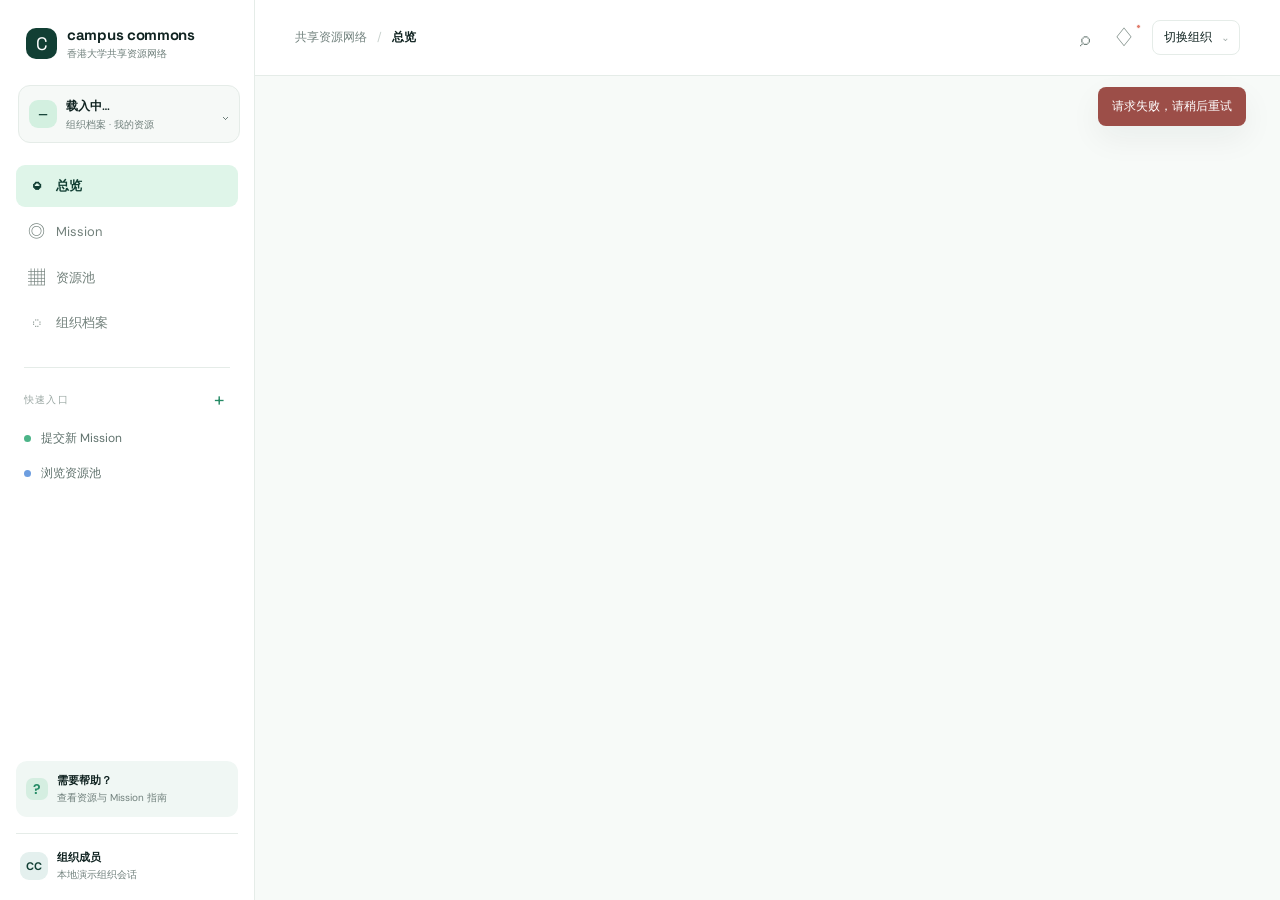
==== static/index.html @ 6c53904a "Add missing Campus Commons frontend assets" ====
<!doctype html>
<html lang="zh-CN">
<head>
  <meta charset="utf-8" />
  <meta name="viewport" content="width=device-width, initial-scale=1" />
  <meta name="description" content="Campus Commons 共享资源网络" />
  <title>Campus Commons · 共享资源网络</title>
  <link rel="stylesheet" href="/static/styles.css" />
</head>
<body>
  <div class="app-shell">
    <aside class="sidebar" aria-label="主导航">
      <div class="brand"><span class="brand-mark" aria-hidden="true">C</span><div><strong>campus commons</strong><small>香港大学共享资源网络</small></div></div>
      <button class="workspace-select" id="workspace-profile" type="button" aria-label="打开组织档案">
        <span class="avatar" id="org-avatar">—</span>
        <div><span id="org-name">载入中…</span><small>组织档案 · 我的资源</small></div>
        <span class="chevron" aria-hidden="true">⌄</span>
      </button>
      <nav class="nav" aria-label="主导航">
        <button class="nav-item active" data-view="overview" type="button"><span aria-hidden="true">◒</span>总览</button>
        <button class="nav-item" data-view="missions" type="button"><span aria-hidden="true">◎</span>Mission</button>
        <button class="nav-item" data-view="resources" type="button"><span aria-hidden="true">▦</span>资源池</button>
        <button class="nav-item" data-view="profile" type="button"><span aria-hidden="true">◌</span>组织档案</button>
      </nav>
      <div class="sidebar-section">
        <div class="sidebar-label">快速入口 <button class="plus" id="open-resource" type="button" aria-label="开放新资源">+</button></div>
        <button class="mini-link" data-view="missions" type="button"><span class="dot green" aria-hidden="true"></span>提交新 Mission</button>
        <button class="mini-link" data-view="resources" type="button"><span class="dot blue" aria-hidden="true"></span>浏览资源池</button>
      </div>
      <div class="sidebar-bottom">
        <div class="help-card"><div class="help-icon" aria-hidden="true">?</div><div><strong>需要帮助？</strong><small>查看资源与 Mission 指南</small></div></div>
        <div class="profile-row"><span class="avatar light" aria-hidden="true">CC</span><div><strong>组织成员</strong><small>本地演示组织会话</small></div></div>
      </div>
    </aside>
    <main class="main">
      <header class="topbar">
        <div class="crumbs"><span>共享资源网络</span><b aria-hidden="true">/</b><strong id="page-label">总览</strong></div>
        <div class="top-actions">
          <button class="icon-btn" id="global-search" type="button" title="搜索资源或我的 Mission" aria-label="搜索资源或我的 Mission">⌕</button>
          <button class="icon-btn" id="activity-toggle" type="button" title="与本组织相关的最近活动" aria-label="与本组织相关的最近活动">♢<i aria-hidden="true"></i></button>
          <button class="outline-btn" id="switch-org" type="button">切换组织 <span aria-hidden="true">⌄</span></button>
        </div>
      </header>
      <div id="toast" class="toast" role="status" aria-live="polite"></div>
      <section id="view-overview" class="view active" aria-label="总览"></section>
      <section id="view-missions" class="view" aria-label="Mission"></section>
      <section id="view-resources" class="view" aria-label="资源池"></section>
      <section id="view-profile" class="view" aria-label="组织档案"></section>
    </main>
  </div>
  <div class="modal-backdrop" id="modal-backdrop" aria-hidden="true"><div class="modal" id="modal" role="dialog" aria-modal="true"></div></div>
  <script src="/static/app.js?v=20261003b"></script>
</body>
</html>
---- static/styles.css ----
@import url('https://fonts.googleapis.com/css2?family=DM+Sans:wght@400;500;600;700&family=Space+Grotesk:wght@500;600;700&display=swap');
:root{--ink:#102321;--muted:#71817d;--line:#e5ece8;--paper:#f7faf8;--card:#fff;--mint:#dff5e9;--green:#258a65;--deep:#123f34;--orange:#f4b46d;--blue:#5790d8;--purple:#a989dd;--danger:#d7685d;--shadow:0 12px 32px rgba(16,35,33,.06)}
*{box-sizing:border-box}body{margin:0;background:var(--paper);color:var(--ink);font-family:'DM Sans',-apple-system,BlinkMacSystemFont,'Segoe UI',sans-serif;font-size:14px}button,input,textarea,select{font:inherit}button{cursor:pointer;border:0;background:none;color:inherit}.app-shell{display:flex;min-height:100vh}.sidebar{width:255px;flex:0 0 255px;background:#fff;border-right:1px solid var(--line);padding:25px 16px 18px;display:flex;flex-direction:column}.brand{display:flex;gap:10px;align-items:center;padding:0 10px 24px}.brand-mark{width:31px;height:31px;display:grid;place-items:center;border-radius:10px;background:var(--deep);color:#fff;font-family:'Space Grotesk';font-size:18px}.brand strong{display:block;font-family:'Space Grotesk';font-size:15px;letter-spacing:-.3px}.brand small{display:block;color:var(--muted);font-size:10px;margin-top:3px}.workspace-select{background:#f6f9f7;border:1px solid var(--line);border-radius:12px;padding:10px;display:flex;align-items:center;gap:9px;margin:0 2px 22px}.workspace-select>div{flex:1}.workspace-select span:not(.avatar):not(.chevron){font-weight:600;font-size:12px}.workspace-select small{display:block;color:var(--muted);font-size:10px;margin-top:3px}.avatar{display:grid;place-items:center;width:28px;height:28px;border-radius:9px;background:#d3f0e0;color:var(--deep);font-weight:700;font-size:11px}.avatar.light{background:#e4f0ee}.chevron,.more{color:var(--muted);font-size:16px}.nav{display:flex;flex-direction:column;gap:3px}.nav-item{width:100%;display:flex;align-items:center;gap:11px;padding:10px 12px;border-radius:9px;color:#72807b;text-align:left;font-size:13px}.nav-item span{font-size:17px;width:17px;text-align:center}.nav-item em{font-size:10px;font-style:normal;margin-left:auto;color:#a7b4af}.nav-item.active{background:var(--mint);color:var(--deep);font-weight:700}.sidebar-section{border-top:1px solid var(--line);margin:23px 8px 0;padding-top:18px}.sidebar-label{font-size:10px;text-transform:uppercase;letter-spacing:1.2px;color:#9aa7a3;display:flex;justify-content:space-between;align-items:center;margin-bottom:8px}.plus{font-size:19px;color:var(--green)}.mini-link{display:flex;align-items:center;gap:10px;width:100%;font-size:12px;padding:9px 0;text-align:left;color:#60726d}.dot{width:7px;height:7px;border-radius:50%;display:inline-block}.dot.green{background:#4cb488}.dot.blue{background:#6d9ee0}.dot.purple{background:#ad8bd9}.sidebar-bottom{margin-top:auto}.help-card{background:#f0f7f4;border-radius:11px;padding:12px 10px;display:flex;gap:9px;align-items:center;margin-bottom:16px}.help-icon{width:22px;height:22px;border-radius:7px;background:#d5eee1;display:grid;place-items:center;color:var(--green);font-weight:bold}.help-card strong,.profile-row strong{display:block;font-size:11px}.help-card small,.profile-row small{display:block;font-size:10px;color:var(--muted);margin-top:3px}.help-card>span{margin-left:auto;color:var(--green)}.profile-row{border-top:1px solid var(--line);padding:16px 4px 0;display:flex;align-items:center;gap:9px}.profile-row>div{flex:1}.main{min-width:0;flex:1}.topbar{height:76px;background:#fff;border-bottom:1px solid var(--line);padding:0 40px;display:flex;align-items:center;justify-content:space-between}.crumbs{color:var(--muted);font-size:12px;display:flex;gap:10px}.crumbs b{color:#c8d1cd;font-weight:400}.crumbs strong{color:var(--ink)}.top-actions{display:flex;gap:12px;align-items:center}.icon-btn{font-size:20px;color:#75857f;position:relative}.icon-btn i{position:absolute;right:-1px;top:1px;width:5px;height:5px;border-radius:50%;background:#e17c6c;border:1px solid #fff}.outline-btn{border:1px solid var(--line);border-radius:8px;padding:8px 11px;font-size:12px;background:#fff}.outline-btn span{color:var(--muted);margin-left:7px}.view{display:none;padding:34px 40px 50px;max-width:1460px;margin:auto}.view.active{display:block}.view-heading{display:flex;align-items:flex-end;justify-content:space-between;margin-bottom:27px}.eyebrow{color:var(--green);font-size:10px;letter-spacing:1.4px;text-transform:uppercase;font-weight:700}.view h1{font-family:'Space Grotesk';font-size:31px;letter-spacing:-1px;margin:7px 0 8px;color:var(--deep)}.view-heading p{margin:0;color:var(--muted);font-size:13px}.primary-btn{background:var(--deep);color:#fff;padding:11px 15px;border-radius:8px;font-size:12px;font-weight:700;box-shadow:0 3px 0 #0a2d26}.primary-btn:hover{background:#1b5948}.secondary-btn{border:1px solid var(--line);background:#fff;border-radius:8px;padding:10px 13px;font-size:12px;font-weight:600}.stat-grid{display:grid;grid-template-columns:repeat(4,1fr);gap:13px;margin-bottom:22px}.stat-card{background:var(--card);border:1px solid var(--line);border-radius:12px;padding:17px 18px;box-shadow:var(--shadow);min-height:115px}.stat-top{display:flex;justify-content:space-between;color:var(--muted);font-size:11px}.stat-icon{width:25px;height:25px;border-radius:8px;display:grid;place-items:center;font-size:14px}.stat-icon.green{background:#e0f5e9;color:#278e67}.stat-icon.blue{background:#e9f1fc;color:#568bd0}.stat-icon.orange{background:#fff1de;color:#d18b3c}.stat-icon.purple{background:#f2ebfd;color:#9874ce}.stat-value{font-family:'Space Grotesk';font-size:28px;font-weight:600;margin-top:13px;letter-spacing:-1px}.stat-foot{font-size:10px;color:var(--muted);margin-top:2px}.stat-foot strong{color:var(--green)}.grid-2{display:grid;grid-template-columns:1.43fr 1fr;gap:18px}.panel{background:#fff;border:1px solid var(--line);border-radius:12px;box-shadow:var(--shadow);overflow:hidden}.panel-head{display:flex;justify-content:space-between;align-items:center;padding:17px 19px 12px}.panel-head h2{font-family:'Space Grotesk';font-size:15px;margin:0;color:var(--deep)}.panel-head small{color:var(--muted);font-size:11px}.text-link{color:var(--green);font-size:11px;font-weight:600}.mission-list{padding:0 10px 9px}.mission-row{display:flex;align-items:center;gap:11px;padding:13px 10px;border-top:1px solid #f0f4f2}.mission-row:first-child{border-top:0}.mission-badge{width:32px;height:32px;border-radius:10px;display:grid;place-items:center;background:#edf7f2;color:var(--green);font-weight:700;font-size:12px}.mission-row>div:nth-child(2){flex:1;min-width:0}.mission-title{font-size:12px;font-weight:700;color:var(--deep);white-space:nowrap;overflow:hidden;text-overflow:ellipsis}.mission-meta{color:var(--muted);font-size:10px;margin-top:4px}.mission-status{padding:5px 8px;border-radius:20px;font-size:10px;font-weight:700;white-space:nowrap}.status-open{background:#eaf5ff;color:#4d81bc}.status-allocated{background:#e1f5e9;color:#2f8863}.status-withdrawn{background:#fff0ee;color:#c86a60}.status-frozen{background:#eeeafc;color:#8162bd}.activity-list{padding:0 18px 17px}.activity{display:flex;gap:11px;padding:11px 0;border-top:1px solid #f0f4f2}.activity:first-child{border-top:0}.activity-line{width:2px;border-radius:5px;background:#cbe8da;position:relative}.activity-line:before{content:'';width:7px;height:7px;background:var(--green);border:2px solid #e6f5ee;border-radius:50%;position:absolute;top:3px;left:-4px}.activity strong{font-size:11px;display:block}.activity small{display:block;color:var(--muted);font-size:10px;margin-top:3px;line-height:1.4}.activity time{display:block;color:#a0ada8;font-size:9px;margin-top:5px}.sparkline{height:58px;margin-top:7px;background:linear-gradient(180deg,rgba(219,244,231,.58),rgba(255,255,255,0));clip-path:polygon(0 76%,8% 62%,16% 67%,24% 41%,32% 51%,40% 28%,48% 38%,56% 24%,64% 31%,72% 10%,80% 26%,88% 7%,100% 16%,100% 100%,0 100%)}.progress-track{height:6px;background:#edf3ef;border-radius:10px;overflow:hidden;margin-top:12px}.progress-track i{display:block;height:100%;background:#62be91;border-radius:10px}.insight{background:#f4fbf7;border-left:3px solid #5bb688;padding:12px 14px;border-radius:0 9px 9px 0;color:#47615a;font-size:11px;line-height:1.55;margin:13px 18px 18px}.table-panel{padding-bottom:8px}.data-table{width:100%;border-collapse:collapse}.data-table th{font-size:10px;color:#99a6a1;text-align:left;font-weight:500;text-transform:uppercase;letter-spacing:.6px;padding:9px 18px;border-top:1px solid var(--line)}.data-table td{padding:13px 18px;border-top:1px solid #f0f4f2;font-size:11px;color:#536661}.data-table td:first-child{color:var(--deep);font-weight:700}.score{color:var(--green);font-weight:700}.tag{border-radius:20px;padding:4px 8px;font-size:10px;background:#f0f5f2;color:#62736d}.tag.blue{background:#edf5ff;color:#5682b9}.tag.orange{background:#fff3e4;color:#c68c4b}.tag.purple{background:#f3edfc;color:#8c6bc0}.filter-row{display:flex;gap:8px;margin:0 19px 15px}.filter-btn{border:1px solid var(--line);border-radius:20px;padding:7px 11px;color:var(--muted);font-size:11px;background:#fff}.filter-btn.active{background:var(--deep);color:#fff;border-color:var(--deep)}.mission-card{background:#fff;border:1px solid var(--line);border-radius:12px;margin-bottom:13px;padding:17px 19px;box-shadow:var(--shadow)}.mission-card-head{display:flex;align-items:flex-start;gap:11px}.mission-card-head>div:nth-child(2){flex:1}.mission-card h3{margin:0;color:var(--deep);font-family:'Space Grotesk';font-size:15px}.mission-card p{margin:7px 0;color:var(--muted);font-size:11px;line-height:1.5}.mission-card-actions{display:flex;justify-content:space-between;align-items:center;margin-top:13px}.mission-card-meta{display:flex;gap:16px;color:var(--muted);font-size:10px}.mission-card-meta b{color:var(--deep);font-weight:600}.mission-detail{display:grid;grid-template-columns:1.25fr .75fr;gap:18px}.detail-panel{padding:21px}.detail-panel h2{font-family:'Space Grotesk';font-size:18px;color:var(--deep);margin:0 0 6px}.detail-panel .lead{color:var(--muted);font-size:12px;line-height:1.6}.req-list{display:flex;gap:7px;flex-wrap:wrap;margin:15px 0}.req-chip{padding:7px 9px;border:1px solid var(--line);border-radius:7px;color:#55706a;font-size:10px;background:#fbfdfc}.plan-card{border:1px solid var(--line);border-radius:10px;padding:13px;margin-top:10px}.plan-card.selected{border-color:#73bd96;background:#f7fcf8}.plan-top{display:flex;align-items:center;gap:8px}.plan-top input{accent-color:var(--green)}.plan-top strong{font-size:12px;color:var(--deep);flex:1}.plan-score{color:var(--green);font-weight:700;font-size:11px}.plan-items{margin:10px 0 0 23px;display:flex;gap:6px;flex-wrap:wrap}.plan-item{font-size:10px;background:#f1f6f3;border-radius:5px;padding:5px 7px;color:#5b716a}.plan-note{font-size:10px;color:var(--muted);margin:9px 0 0 23px}.score-box{background:#f4fbf7;border-radius:10px;padding:16px;margin-top:15px}.score-big{font-family:'Space Grotesk';font-size:29px;color:var(--deep)}.score-label{font-size:10px;color:var(--muted)}.bar-row{display:flex;align-items:center;gap:7px;margin-top:9px;font-size:10px;color:var(--muted)}.bar-row span:first-child{width:77px}.bar-row i{height:6px;background:#b5ddc7;border-radius:8px;display:block;flex:1}.bar-row b{width:30px;text-align:right;color:var(--deep);font-weight:500}.modal-backdrop{position:fixed;inset:0;background:rgba(18,39,34,.35);display:none;align-items:center;justify-content:center;z-index:10;padding:20px}.modal-backdrop.open{display:flex}.modal{background:#fff;border-radius:15px;max-width:620px;width:100%;max-height:90vh;overflow:auto;box-shadow:0 22px 70px rgba(14,39,32,.23);padding:22px}.modal-head{display:flex;align-items:center;justify-content:space-between;margin-bottom:15px}.modal h2{font-family:'Space Grotesk';font-size:20px;color:var(--deep);margin:0}.close-btn{font-size:22px;color:var(--muted)}.form-grid{display:grid;grid-template-columns:1fr 1fr;gap:12px}.field{display:flex;flex-direction:column;gap:6px}.field.full{grid-column:1/-1}.field label{font-size:11px;font-weight:700;color:#536861}.field input,.field textarea,.field select{border:1px solid var(--line);border-radius:8px;padding:10px;background:#fbfdfc;outline:none;font-size:12px;color:var(--ink)}.field textarea{min-height:88px;resize:vertical}.field input:focus,.field textarea:focus,.field select:focus{border-color:#79bd9a;box-shadow:0 0 0 3px #e8f7ee}.form-actions{display:flex;justify-content:flex-end;gap:9px;margin-top:18px}.empty{padding:38px;text-align:center;color:var(--muted);font-size:12px}.toast{position:fixed;z-index:20;right:34px;top:87px;opacity:0;transform:translateY(-8px);transition:.2s;background:var(--deep);color:#fff;border-radius:8px;padding:11px 14px;font-size:12px;box-shadow:var(--shadow);pointer-events:none}.toast.show{opacity:1;transform:translateY(0)}.org-menu{position:absolute;right:40px;top:61px;width:255px;background:#fff;border:1px solid var(--line);border-radius:10px;box-shadow:var(--shadow);z-index:5;overflow:hidden}.org-menu button{display:flex;width:100%;gap:9px;align-items:center;padding:11px 13px;text-align:left;border-bottom:1px solid #f0f4f2;font-size:11px}.org-menu button:hover{background:#f2faf6}.org-menu small{display:block;color:var(--muted);margin-top:3px;font-size:9px}.kpi-layout{display:grid;grid-template-columns:1fr 1fr;gap:18px}.hero-metric{font-family:'Space Grotesk';font-size:38px;color:var(--deep);margin:5px 0}.metric-caption{font-size:11px;color:var(--muted)}.bar-chart{height:140px;display:flex;align-items:flex-end;gap:13px;padding:14px 20px 4px}.bar{flex:1;background:#d8efe2;border-radius:5px 5px 2px 2px;min-height:18px;position:relative}.bar strong{position:absolute;top:-18px;left:50%;transform:translateX(-50%);font-size:9px;color:var(--muted);font-weight:500}.bar span{position:absolute;bottom:-19px;left:50%;transform:translateX(-50%);font-size:9px;color:var(--muted)}@media(max-width:1050px){.sidebar{width:215px;flex-basis:215px}.view{padding-left:25px;padding-right:25px}.topbar{padding:0 25px}.stat-grid{grid-template-columns:repeat(2,1fr)}}@media(max-width:760px){.sidebar{display:none}.topbar{height:62px}.view{padding:23px 15px 38px}.view-heading{align-items:flex-start;gap:12px;flex-direction:column}.view h1{font-size:26px}.stat-grid,.grid-2,.mission-detail,.kpi-layout{grid-template-columns:1fr}.top-actions .icon-btn{display:none}.form-grid{grid-template-columns:1fr}.field.full{grid-column:auto}.data-table{min-width:620px}.table-panel{overflow:auto}}
.workspace-select{width:100%;text-align:left;border:1px solid var(--line);color:var(--ink);font:inherit}.workspace-select:hover{border-color:#9bcdb1;background:#f1faf5}.status-waitlisted{background:#fff3df;color:#b27632}.resource-sort{border:1px solid var(--line);border-radius:20px;padding:7px 11px;background:#fff;color:var(--muted);font-size:11px;outline:none}.resource-sort:focus{border-color:#79bd9a}.search-result{display:flex;align-items:center;gap:10px;padding:11px 0;border-top:1px solid #f0f4f2}.search-result:first-child{border-top:0}.search-result>div{flex:1}.search-result strong{display:block;font-size:12px;color:var(--deep)}.search-result small{display:block;color:var(--muted);font-size:10px;margin-top:3px}.profile-grid{display:grid;grid-template-columns:1fr 1fr;gap:12px}.profile-stat{background:#f5faf7;border-radius:10px;padding:13px}.profile-stat strong{display:block;font-family:'Space Grotesk';font-size:24px;color:var(--deep)}.profile-stat small{color:var(--muted);font-size:10px}.profile-resource{display:flex;justify-content:space-between;align-items:center;padding:9px 0;border-top:1px solid #f0f4f2;font-size:11px}.profile-resource small{color:var(--muted);display:block;margin-top:3px}.resource-management{margin-top:16px}.resource-management h3{font-family:'Space Grotesk';font-size:13px;color:var(--deep);margin:0 0 8px}
/* User client additions */
.subtle{color:#9aa7a2;font-size:10px}.sort-label{display:flex;align-items:center;gap:8px;color:var(--muted);font-size:11px}.table-scroll{overflow-x:auto}.edit-resource-link{color:var(--green);font-size:10px;margin-left:5px;text-decoration:underline}.data-table td small{display:block;color:#98a7a1;font-weight:400;margin-top:3px}.status-in_use{background:#e4f1ff;color:#4a7cb6}.status-completed{background:#e1f5e9;color:#2f8863}.status-replacement_pending{background:#fff3df;color:#b27632}.status-unknown{background:#f0f5f2;color:#62736d}.contribution-panel{margin-top:18px}.contribution-grid{display:grid;grid-template-columns:repeat(4,1fr);gap:12px;padding:4px 19px 20px}.contribution-grid>div{padding:14px;border-radius:10px;background:#f5faf7}.contribution-grid span{display:block;color:var(--muted);font-size:10px}.contribution-grid strong{display:block;margin-top:8px;color:var(--deep);font-family:'Space Grotesk';font-size:19px}.profile-page-stats{margin-bottom:18px}.profile-resources{margin-top:0}.compact{padding:6px 9px;font-size:10px}.modal-intro{color:var(--muted);font-size:11px;line-height:1.55;margin:0 0 15px}.mission-detail-meta{display:flex;flex-wrap:wrap;gap:7px;align-items:center;color:var(--muted);font-size:10px;line-height:1.5}.detail-subtitle{font-family:'Space Grotesk';font-size:13px;color:var(--deep);margin:21px 0 4px}.plan-order{display:flex;align-items:center;gap:5px;margin:9px 0 0 23px}.plan-order button{width:23px;height:22px;border:1px solid var(--line);border-radius:5px;color:var(--green);font-weight:700}.plan-order button:hover{background:var(--mint)}.plan-order small{color:var(--muted);font-size:9px;margin-left:3px}.approval-notice{display:flex;flex-direction:column;gap:5px;padding:13px 14px;background:#f2faf6;border-left:3px solid #5bb688;border-radius:0 8px 8px 0;margin-top:20px;color:var(--deep);font-size:12px}.approval-notice span{color:var(--muted);font-size:10px}.approved-copy{font-size:11px;line-height:1.55;color:#47615a;background:#f4fbf7;border-radius:8px;padding:11px;margin:13px 0 0}.detail-actions{display:flex;flex-wrap:wrap;gap:8px;margin-top:14px}.resource-info p{color:var(--muted);font-size:12px;line-height:1.6}.resource-info dl{display:grid;grid-template-columns:100px 1fr;gap:9px;margin:17px 0;color:#536661;font-size:11px}.resource-info dt{color:var(--muted)}.resource-info dd{margin:0;color:var(--deep)}
@media(max-width:760px){.contribution-grid{grid-template-columns:1fr 1fr}.sort-label{align-items:flex-start;flex-direction:column}.profile-page-stats{grid-template-columns:1fr 1fr}.mission-detail-meta{flex-direction:column;align-items:flex-start}}
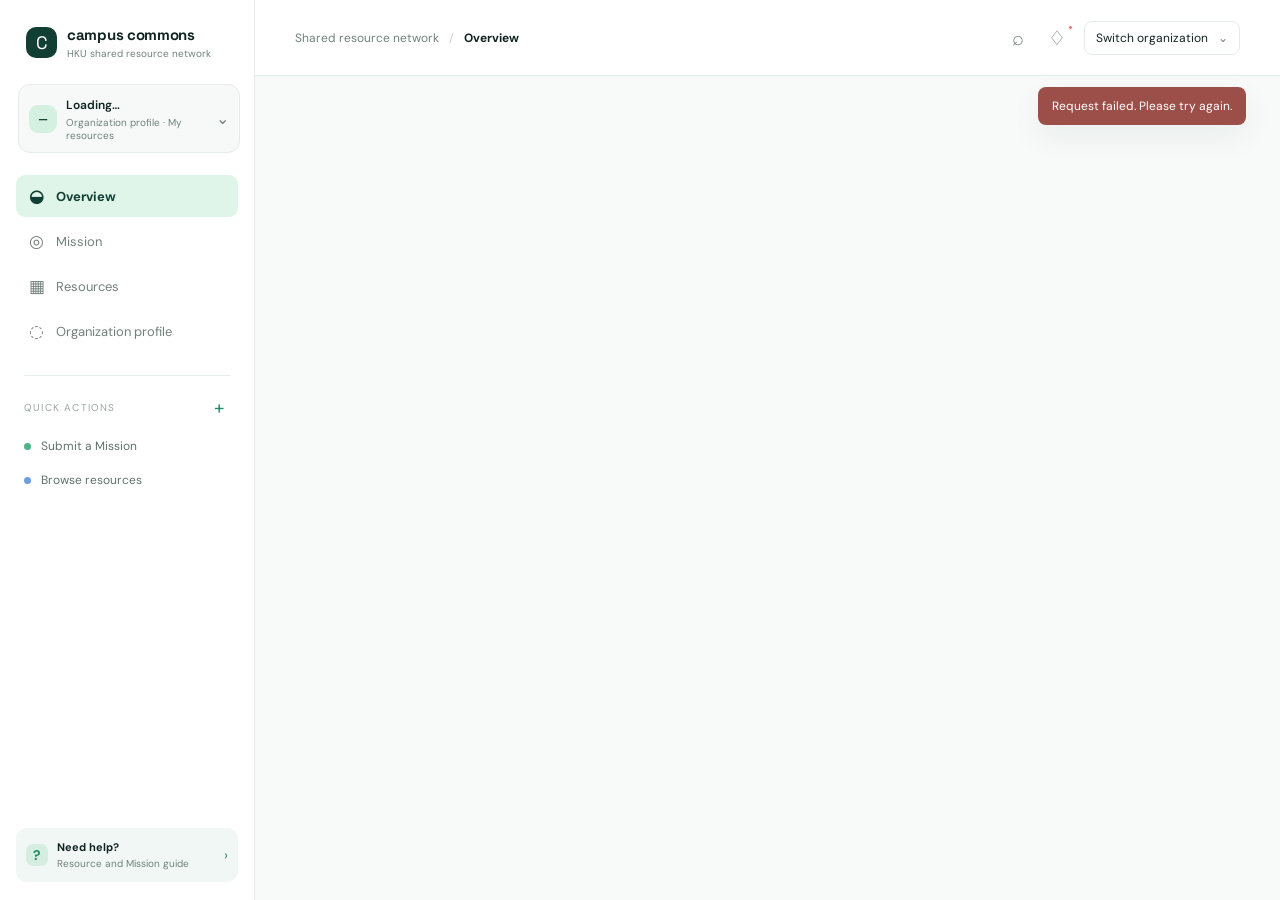
==== commit 669072fc: "Release v2: English platform and Supabase cloud support" ====
--- a/static/index.html
+++ b/static/index.html
@@ -1,54 +1,53 @@
 <!doctype html>
-<html lang="zh-CN">
+<html lang="en">
 <head>
   <meta charset="utf-8" />
   <meta name="viewport" content="width=device-width, initial-scale=1" />
-  <meta name="description" content="Campus Commons 共享资源网络" />
-  <title>Campus Commons · 共享资源网络</title>
+  <meta name="description" content="Campus Commons shared resource network" />
+  <title>Campus Commons · Shared resource network</title>
   <link rel="stylesheet" href="/static/styles.css" />
 </head>
 <body>
   <div class="app-shell">
-    <aside class="sidebar" aria-label="主导航">
-      <div class="brand"><span class="brand-mark" aria-hidden="true">C</span><div><strong>campus commons</strong><small>香港大学共享资源网络</small></div></div>
-      <button class="workspace-select" id="workspace-profile" type="button" aria-label="打开组织档案">
+    <aside class="sidebar" aria-label="Main navigation">
+      <div class="brand"><span class="brand-mark" aria-hidden="true">C</span><div><strong>campus commons</strong><small>HKU shared resource network</small></div></div>
+      <button class="workspace-select" id="workspace-profile" type="button" aria-label="Open organization profile">
         <span class="avatar" id="org-avatar">—</span>
-        <div><span id="org-name">载入中…</span><small>组织档案 · 我的资源</small></div>
+        <div><span id="org-name">Loading…</span><small>Organization profile · My resources</small></div>
         <span class="chevron" aria-hidden="true">⌄</span>
       </button>
-      <nav class="nav" aria-label="主导航">
-        <button class="nav-item active" data-view="overview" type="button"><span aria-hidden="true">◒</span>总览</button>
+      <nav class="nav" aria-label="Main navigation">
+        <button class="nav-item active" data-view="overview" type="button"><span aria-hidden="true">◒</span>Overview</button>
         <button class="nav-item" data-view="missions" type="button"><span aria-hidden="true">◎</span>Mission</button>
-        <button class="nav-item" data-view="resources" type="button"><span aria-hidden="true">▦</span>资源池</button>
-        <button class="nav-item" data-view="profile" type="button"><span aria-hidden="true">◌</span>组织档案</button>
+        <button class="nav-item" data-view="resources" type="button"><span aria-hidden="true">▦</span>Resources</button>
+        <button class="nav-item" data-view="profile" type="button"><span aria-hidden="true">◌</span>Organization profile</button>
       </nav>
       <div class="sidebar-section">
-        <div class="sidebar-label">快速入口 <button class="plus" id="open-resource" type="button" aria-label="开放新资源">+</button></div>
-        <button class="mini-link" data-view="missions" type="button"><span class="dot green" aria-hidden="true"></span>提交新 Mission</button>
-        <button class="mini-link" data-view="resources" type="button"><span class="dot blue" aria-hidden="true"></span>浏览资源池</button>
+        <div class="sidebar-label">Quick actions <button class="plus" id="open-resource" type="button" aria-label="Publish a new resource">+</button></div>
+        <button class="mini-link" data-view="missions" type="button"><span class="dot green" aria-hidden="true"></span>Submit a Mission</button>
+        <button class="mini-link" data-view="resources" type="button"><span class="dot blue" aria-hidden="true"></span>Browse resources</button>
       </div>
       <div class="sidebar-bottom">
-        <div class="help-card"><div class="help-icon" aria-hidden="true">?</div><div><strong>需要帮助？</strong><small>查看资源与 Mission 指南</small></div></div>
-        <div class="profile-row"><span class="avatar light" aria-hidden="true">CC</span><div><strong>组织成员</strong><small>本地演示组织会话</small></div></div>
+        <button class="help-card" id="help-guide" type="button"><div class="help-icon" aria-hidden="true">?</div><div><strong>Need help?</strong><small>Resource and Mission guide</small></div><span aria-hidden="true">›</span></button>
       </div>
     </aside>
     <main class="main">
       <header class="topbar">
-        <div class="crumbs"><span>共享资源网络</span><b aria-hidden="true">/</b><strong id="page-label">总览</strong></div>
+        <div class="crumbs"><span>Shared resource network</span><b aria-hidden="true">/</b><strong id="page-label">Overview</strong></div>
         <div class="top-actions">
-          <button class="icon-btn" id="global-search" type="button" title="搜索资源或我的 Mission" aria-label="搜索资源或我的 Mission">⌕</button>
-          <button class="icon-btn" id="activity-toggle" type="button" title="与本组织相关的最近活动" aria-label="与本组织相关的最近活动">♢<i aria-hidden="true"></i></button>
-          <button class="outline-btn" id="switch-org" type="button">切换组织 <span aria-hidden="true">⌄</span></button>
+          <button class="icon-btn" id="global-search" type="button" title="Search resources or my Missions" aria-label="Search resources or my Missions">⌕</button>
+          <button class="icon-btn" id="activity-toggle" type="button" title="Recent activity for this organization" aria-label="Recent activity for this organization">♢<i aria-hidden="true"></i></button>
+          <button class="outline-btn" id="switch-org" type="button">Switch organization <span aria-hidden="true">⌄</span></button>
         </div>
       </header>
       <div id="toast" class="toast" role="status" aria-live="polite"></div>
-      <section id="view-overview" class="view active" aria-label="总览"></section>
+      <section id="view-overview" class="view active" aria-label="Overview"></section>
       <section id="view-missions" class="view" aria-label="Mission"></section>
-      <section id="view-resources" class="view" aria-label="资源池"></section>
-      <section id="view-profile" class="view" aria-label="组织档案"></section>
+      <section id="view-resources" class="view" aria-label="Resources"></section>
+      <section id="view-profile" class="view" aria-label="Organization profile"></section>
     </main>
   </div>
   <div class="modal-backdrop" id="modal-backdrop" aria-hidden="true"><div class="modal" id="modal" role="dialog" aria-modal="true"></div></div>
-  <script src="/static/app.js?v=20261003b"></script>
+  <script src="/static/app.js?v=20261003en1"></script>
 </body>
 </html>
--- a/static/styles.css
+++ b/static/styles.css
@@ -1,7 +1,9 @@
 @import url('https://fonts.googleapis.com/css2?family=DM+Sans:wght@400;500;600;700&family=Space+Grotesk:wght@500;600;700&display=swap');
 :root{--ink:#102321;--muted:#71817d;--line:#e5ece8;--paper:#f7faf8;--card:#fff;--mint:#dff5e9;--green:#258a65;--deep:#123f34;--orange:#f4b46d;--blue:#5790d8;--purple:#a989dd;--danger:#d7685d;--shadow:0 12px 32px rgba(16,35,33,.06)}
-*{box-sizing:border-box}body{margin:0;background:var(--paper);color:var(--ink);font-family:'DM Sans',-apple-system,BlinkMacSystemFont,'Segoe UI',sans-serif;font-size:14px}button,input,textarea,select{font:inherit}button{cursor:pointer;border:0;background:none;color:inherit}.app-shell{display:flex;min-height:100vh}.sidebar{width:255px;flex:0 0 255px;background:#fff;border-right:1px solid var(--line);padding:25px 16px 18px;display:flex;flex-direction:column}.brand{display:flex;gap:10px;align-items:center;padding:0 10px 24px}.brand-mark{width:31px;height:31px;display:grid;place-items:center;border-radius:10px;background:var(--deep);color:#fff;font-family:'Space Grotesk';font-size:18px}.brand strong{display:block;font-family:'Space Grotesk';font-size:15px;letter-spacing:-.3px}.brand small{display:block;color:var(--muted);font-size:10px;margin-top:3px}.workspace-select{background:#f6f9f7;border:1px solid var(--line);border-radius:12px;padding:10px;display:flex;align-items:center;gap:9px;margin:0 2px 22px}.workspace-select>div{flex:1}.workspace-select span:not(.avatar):not(.chevron){font-weight:600;font-size:12px}.workspace-select small{display:block;color:var(--muted);font-size:10px;margin-top:3px}.avatar{display:grid;place-items:center;width:28px;height:28px;border-radius:9px;background:#d3f0e0;color:var(--deep);font-weight:700;font-size:11px}.avatar.light{background:#e4f0ee}.chevron,.more{color:var(--muted);font-size:16px}.nav{display:flex;flex-direction:column;gap:3px}.nav-item{width:100%;display:flex;align-items:center;gap:11px;padding:10px 12px;border-radius:9px;color:#72807b;text-align:left;font-size:13px}.nav-item span{font-size:17px;width:17px;text-align:center}.nav-item em{font-size:10px;font-style:normal;margin-left:auto;color:#a7b4af}.nav-item.active{background:var(--mint);color:var(--deep);font-weight:700}.sidebar-section{border-top:1px solid var(--line);margin:23px 8px 0;padding-top:18px}.sidebar-label{font-size:10px;text-transform:uppercase;letter-spacing:1.2px;color:#9aa7a3;display:flex;justify-content:space-between;align-items:center;margin-bottom:8px}.plus{font-size:19px;color:var(--green)}.mini-link{display:flex;align-items:center;gap:10px;width:100%;font-size:12px;padding:9px 0;text-align:left;color:#60726d}.dot{width:7px;height:7px;border-radius:50%;display:inline-block}.dot.green{background:#4cb488}.dot.blue{background:#6d9ee0}.dot.purple{background:#ad8bd9}.sidebar-bottom{margin-top:auto}.help-card{background:#f0f7f4;border-radius:11px;padding:12px 10px;display:flex;gap:9px;align-items:center;margin-bottom:16px}.help-icon{width:22px;height:22px;border-radius:7px;background:#d5eee1;display:grid;place-items:center;color:var(--green);font-weight:bold}.help-card strong,.profile-row strong{display:block;font-size:11px}.help-card small,.profile-row small{display:block;font-size:10px;color:var(--muted);margin-top:3px}.help-card>span{margin-left:auto;color:var(--green)}.profile-row{border-top:1px solid var(--line);padding:16px 4px 0;display:flex;align-items:center;gap:9px}.profile-row>div{flex:1}.main{min-width:0;flex:1}.topbar{height:76px;background:#fff;border-bottom:1px solid var(--line);padding:0 40px;display:flex;align-items:center;justify-content:space-between}.crumbs{color:var(--muted);font-size:12px;display:flex;gap:10px}.crumbs b{color:#c8d1cd;font-weight:400}.crumbs strong{color:var(--ink)}.top-actions{display:flex;gap:12px;align-items:center}.icon-btn{font-size:20px;color:#75857f;position:relative}.icon-btn i{position:absolute;right:-1px;top:1px;width:5px;height:5px;border-radius:50%;background:#e17c6c;border:1px solid #fff}.outline-btn{border:1px solid var(--line);border-radius:8px;padding:8px 11px;font-size:12px;background:#fff}.outline-btn span{color:var(--muted);margin-left:7px}.view{display:none;padding:34px 40px 50px;max-width:1460px;margin:auto}.view.active{display:block}.view-heading{display:flex;align-items:flex-end;justify-content:space-between;margin-bottom:27px}.eyebrow{color:var(--green);font-size:10px;letter-spacing:1.4px;text-transform:uppercase;font-weight:700}.view h1{font-family:'Space Grotesk';font-size:31px;letter-spacing:-1px;margin:7px 0 8px;color:var(--deep)}.view-heading p{margin:0;color:var(--muted);font-size:13px}.primary-btn{background:var(--deep);color:#fff;padding:11px 15px;border-radius:8px;font-size:12px;font-weight:700;box-shadow:0 3px 0 #0a2d26}.primary-btn:hover{background:#1b5948}.secondary-btn{border:1px solid var(--line);background:#fff;border-radius:8px;padding:10px 13px;font-size:12px;font-weight:600}.stat-grid{display:grid;grid-template-columns:repeat(4,1fr);gap:13px;margin-bottom:22px}.stat-card{background:var(--card);border:1px solid var(--line);border-radius:12px;padding:17px 18px;box-shadow:var(--shadow);min-height:115px}.stat-top{display:flex;justify-content:space-between;color:var(--muted);font-size:11px}.stat-icon{width:25px;height:25px;border-radius:8px;display:grid;place-items:center;font-size:14px}.stat-icon.green{background:#e0f5e9;color:#278e67}.stat-icon.blue{background:#e9f1fc;color:#568bd0}.stat-icon.orange{background:#fff1de;color:#d18b3c}.stat-icon.purple{background:#f2ebfd;color:#9874ce}.stat-value{font-family:'Space Grotesk';font-size:28px;font-weight:600;margin-top:13px;letter-spacing:-1px}.stat-foot{font-size:10px;color:var(--muted);margin-top:2px}.stat-foot strong{color:var(--green)}.grid-2{display:grid;grid-template-columns:1.43fr 1fr;gap:18px}.panel{background:#fff;border:1px solid var(--line);border-radius:12px;box-shadow:var(--shadow);overflow:hidden}.panel-head{display:flex;justify-content:space-between;align-items:center;padding:17px 19px 12px}.panel-head h2{font-family:'Space Grotesk';font-size:15px;margin:0;color:var(--deep)}.panel-head small{color:var(--muted);font-size:11px}.text-link{color:var(--green);font-size:11px;font-weight:600}.mission-list{padding:0 10px 9px}.mission-row{display:flex;align-items:center;gap:11px;padding:13px 10px;border-top:1px solid #f0f4f2}.mission-row:first-child{border-top:0}.mission-badge{width:32px;height:32px;border-radius:10px;display:grid;place-items:center;background:#edf7f2;color:var(--green);font-weight:700;font-size:12px}.mission-row>div:nth-child(2){flex:1;min-width:0}.mission-title{font-size:12px;font-weight:700;color:var(--deep);white-space:nowrap;overflow:hidden;text-overflow:ellipsis}.mission-meta{color:var(--muted);font-size:10px;margin-top:4px}.mission-status{padding:5px 8px;border-radius:20px;font-size:10px;font-weight:700;white-space:nowrap}.status-open{background:#eaf5ff;color:#4d81bc}.status-allocated{background:#e1f5e9;color:#2f8863}.status-withdrawn{background:#fff0ee;color:#c86a60}.status-frozen{background:#eeeafc;color:#8162bd}.activity-list{padding:0 18px 17px}.activity{display:flex;gap:11px;padding:11px 0;border-top:1px solid #f0f4f2}.activity:first-child{border-top:0}.activity-line{width:2px;border-radius:5px;background:#cbe8da;position:relative}.activity-line:before{content:'';width:7px;height:7px;background:var(--green);border:2px solid #e6f5ee;border-radius:50%;position:absolute;top:3px;left:-4px}.activity strong{font-size:11px;display:block}.activity small{display:block;color:var(--muted);font-size:10px;margin-top:3px;line-height:1.4}.activity time{display:block;color:#a0ada8;font-size:9px;margin-top:5px}.sparkline{height:58px;margin-top:7px;background:linear-gradient(180deg,rgba(219,244,231,.58),rgba(255,255,255,0));clip-path:polygon(0 76%,8% 62%,16% 67%,24% 41%,32% 51%,40% 28%,48% 38%,56% 24%,64% 31%,72% 10%,80% 26%,88% 7%,100% 16%,100% 100%,0 100%)}.progress-track{height:6px;background:#edf3ef;border-radius:10px;overflow:hidden;margin-top:12px}.progress-track i{display:block;height:100%;background:#62be91;border-radius:10px}.insight{background:#f4fbf7;border-left:3px solid #5bb688;padding:12px 14px;border-radius:0 9px 9px 0;color:#47615a;font-size:11px;line-height:1.55;margin:13px 18px 18px}.table-panel{padding-bottom:8px}.data-table{width:100%;border-collapse:collapse}.data-table th{font-size:10px;color:#99a6a1;text-align:left;font-weight:500;text-transform:uppercase;letter-spacing:.6px;padding:9px 18px;border-top:1px solid var(--line)}.data-table td{padding:13px 18px;border-top:1px solid #f0f4f2;font-size:11px;color:#536661}.data-table td:first-child{color:var(--deep);font-weight:700}.score{color:var(--green);font-weight:700}.tag{border-radius:20px;padding:4px 8px;font-size:10px;background:#f0f5f2;color:#62736d}.tag.blue{background:#edf5ff;color:#5682b9}.tag.orange{background:#fff3e4;color:#c68c4b}.tag.purple{background:#f3edfc;color:#8c6bc0}.filter-row{display:flex;gap:8px;margin:0 19px 15px}.filter-btn{border:1px solid var(--line);border-radius:20px;padding:7px 11px;color:var(--muted);font-size:11px;background:#fff}.filter-btn.active{background:var(--deep);color:#fff;border-color:var(--deep)}.mission-card{background:#fff;border:1px solid var(--line);border-radius:12px;margin-bottom:13px;padding:17px 19px;box-shadow:var(--shadow)}.mission-card-head{display:flex;align-items:flex-start;gap:11px}.mission-card-head>div:nth-child(2){flex:1}.mission-card h3{margin:0;color:var(--deep);font-family:'Space Grotesk';font-size:15px}.mission-card p{margin:7px 0;color:var(--muted);font-size:11px;line-height:1.5}.mission-card-actions{display:flex;justify-content:space-between;align-items:center;margin-top:13px}.mission-card-meta{display:flex;gap:16px;color:var(--muted);font-size:10px}.mission-card-meta b{color:var(--deep);font-weight:600}.mission-detail{display:grid;grid-template-columns:1.25fr .75fr;gap:18px}.detail-panel{padding:21px}.detail-panel h2{font-family:'Space Grotesk';font-size:18px;color:var(--deep);margin:0 0 6px}.detail-panel .lead{color:var(--muted);font-size:12px;line-height:1.6}.req-list{display:flex;gap:7px;flex-wrap:wrap;margin:15px 0}.req-chip{padding:7px 9px;border:1px solid var(--line);border-radius:7px;color:#55706a;font-size:10px;background:#fbfdfc}.plan-card{border:1px solid var(--line);border-radius:10px;padding:13px;margin-top:10px}.plan-card.selected{border-color:#73bd96;background:#f7fcf8}.plan-top{display:flex;align-items:center;gap:8px}.plan-top input{accent-color:var(--green)}.plan-top strong{font-size:12px;color:var(--deep);flex:1}.plan-score{color:var(--green);font-weight:700;font-size:11px}.plan-items{margin:10px 0 0 23px;display:flex;gap:6px;flex-wrap:wrap}.plan-item{font-size:10px;background:#f1f6f3;border-radius:5px;padding:5px 7px;color:#5b716a}.plan-note{font-size:10px;color:var(--muted);margin:9px 0 0 23px}.score-box{background:#f4fbf7;border-radius:10px;padding:16px;margin-top:15px}.score-big{font-family:'Space Grotesk';font-size:29px;color:var(--deep)}.score-label{font-size:10px;color:var(--muted)}.bar-row{display:flex;align-items:center;gap:7px;margin-top:9px;font-size:10px;color:var(--muted)}.bar-row span:first-child{width:77px}.bar-row i{height:6px;background:#b5ddc7;border-radius:8px;display:block;flex:1}.bar-row b{width:30px;text-align:right;color:var(--deep);font-weight:500}.modal-backdrop{position:fixed;inset:0;background:rgba(18,39,34,.35);display:none;align-items:center;justify-content:center;z-index:10;padding:20px}.modal-backdrop.open{display:flex}.modal{background:#fff;border-radius:15px;max-width:620px;width:100%;max-height:90vh;overflow:auto;box-shadow:0 22px 70px rgba(14,39,32,.23);padding:22px}.modal-head{display:flex;align-items:center;justify-content:space-between;margin-bottom:15px}.modal h2{font-family:'Space Grotesk';font-size:20px;color:var(--deep);margin:0}.close-btn{font-size:22px;color:var(--muted)}.form-grid{display:grid;grid-template-columns:1fr 1fr;gap:12px}.field{display:flex;flex-direction:column;gap:6px}.field.full{grid-column:1/-1}.field label{font-size:11px;font-weight:700;color:#536861}.field input,.field textarea,.field select{border:1px solid var(--line);border-radius:8px;padding:10px;background:#fbfdfc;outline:none;font-size:12px;color:var(--ink)}.field textarea{min-height:88px;resize:vertical}.field input:focus,.field textarea:focus,.field select:focus{border-color:#79bd9a;box-shadow:0 0 0 3px #e8f7ee}.form-actions{display:flex;justify-content:flex-end;gap:9px;margin-top:18px}.empty{padding:38px;text-align:center;color:var(--muted);font-size:12px}.toast{position:fixed;z-index:20;right:34px;top:87px;opacity:0;transform:translateY(-8px);transition:.2s;background:var(--deep);color:#fff;border-radius:8px;padding:11px 14px;font-size:12px;box-shadow:var(--shadow);pointer-events:none}.toast.show{opacity:1;transform:translateY(0)}.org-menu{position:absolute;right:40px;top:61px;width:255px;background:#fff;border:1px solid var(--line);border-radius:10px;box-shadow:var(--shadow);z-index:5;overflow:hidden}.org-menu button{display:flex;width:100%;gap:9px;align-items:center;padding:11px 13px;text-align:left;border-bottom:1px solid #f0f4f2;font-size:11px}.org-menu button:hover{background:#f2faf6}.org-menu small{display:block;color:var(--muted);margin-top:3px;font-size:9px}.kpi-layout{display:grid;grid-template-columns:1fr 1fr;gap:18px}.hero-metric{font-family:'Space Grotesk';font-size:38px;color:var(--deep);margin:5px 0}.metric-caption{font-size:11px;color:var(--muted)}.bar-chart{height:140px;display:flex;align-items:flex-end;gap:13px;padding:14px 20px 4px}.bar{flex:1;background:#d8efe2;border-radius:5px 5px 2px 2px;min-height:18px;position:relative}.bar strong{position:absolute;top:-18px;left:50%;transform:translateX(-50%);font-size:9px;color:var(--muted);font-weight:500}.bar span{position:absolute;bottom:-19px;left:50%;transform:translateX(-50%);font-size:9px;color:var(--muted)}@media(max-width:1050px){.sidebar{width:215px;flex-basis:215px}.view{padding-left:25px;padding-right:25px}.topbar{padding:0 25px}.stat-grid{grid-template-columns:repeat(2,1fr)}}@media(max-width:760px){.sidebar{display:none}.topbar{height:62px}.view{padding:23px 15px 38px}.view-heading{align-items:flex-start;gap:12px;flex-direction:column}.view h1{font-size:26px}.stat-grid,.grid-2,.mission-detail,.kpi-layout{grid-template-columns:1fr}.top-actions .icon-btn{display:none}.form-grid{grid-template-columns:1fr}.field.full{grid-column:auto}.data-table{min-width:620px}.table-panel{overflow:auto}}
+*{box-sizing:border-box}body{margin:0;background:var(--paper);color:var(--ink);font-family:'DM Sans',-apple-system,BlinkMacSystemFont,'Segoe UI',sans-serif;font-size:14px}button,input,textarea,select{font:inherit}button{cursor:pointer;border:0;background:none;color:inherit}.app-shell{display:flex;min-height:100vh}.sidebar{width:255px;flex:0 0 255px;background:#fff;border-right:1px solid var(--line);padding:25px 16px 18px;display:flex;flex-direction:column}.brand{display:flex;gap:10px;align-items:center;padding:0 10px 24px}.brand-mark{width:31px;height:31px;display:grid;place-items:center;border-radius:10px;background:var(--deep);color:#fff;font-family:'Space Grotesk';font-size:18px}.brand strong{display:block;font-family:'Space Grotesk';font-size:15px;letter-spacing:-.3px}.brand small{display:block;color:var(--muted);font-size:10px;margin-top:3px}.workspace-select{background:#f6f9f7;border:1px solid var(--line);border-radius:12px;padding:10px;display:flex;align-items:center;gap:9px;margin:0 2px 22px}.workspace-select>div{flex:1}.workspace-select span:not(.avatar):not(.chevron){font-weight:600;font-size:12px}.workspace-select small{display:block;color:var(--muted);font-size:10px;margin-top:3px}.avatar{display:grid;place-items:center;width:28px;height:28px;border-radius:9px;background:#d3f0e0;color:var(--deep);font-weight:700;font-size:11px}.avatar.light{background:#e4f0ee}.chevron,.more{color:var(--muted);font-size:16px}.nav{display:flex;flex-direction:column;gap:3px}.nav-item{width:100%;display:flex;align-items:center;gap:11px;padding:10px 12px;border-radius:9px;color:#72807b;text-align:left;font-size:13px}.nav-item span{font-size:17px;width:17px;text-align:center}.nav-item em{font-size:10px;font-style:normal;margin-left:auto;color:#a7b4af}.nav-item.active{background:var(--mint);color:var(--deep);font-weight:700}.sidebar-section{border-top:1px solid var(--line);margin:23px 8px 0;padding-top:18px}.sidebar-label{font-size:10px;text-transform:uppercase;letter-spacing:1.2px;color:#9aa7a3;display:flex;justify-content:space-between;align-items:center;margin-bottom:8px}.plus{font-size:19px;color:var(--green)}.mini-link{display:flex;align-items:center;gap:10px;width:100%;font-size:12px;padding:9px 0;text-align:left;color:#60726d}.dot{width:7px;height:7px;border-radius:50%;display:inline-block}.dot.green{background:#4cb488}.dot.blue{background:#6d9ee0}.dot.purple{background:#ad8bd9}.sidebar-bottom{margin-top:auto}.help-card{width:100%;text-align:left;background:#f0f7f4;border-radius:11px;padding:12px 10px;display:flex;gap:9px;align-items:center;margin-bottom:0}.help-card:hover{background:#e7f4ee}.help-icon{width:22px;height:22px;border-radius:7px;background:#d5eee1;display:grid;place-items:center;color:var(--green);font-weight:bold}.help-card strong{display:block;font-size:11px}.help-card small{display:block;font-size:10px;color:var(--muted);margin-top:3px}.help-card>span{margin-left:auto;color:var(--green)}.main{min-width:0;flex:1}.topbar{height:76px;background:#fff;border-bottom:1px solid var(--line);padding:0 40px;display:flex;align-items:center;justify-content:space-between}.crumbs{color:var(--muted);font-size:12px;display:flex;gap:10px}.crumbs b{color:#c8d1cd;font-weight:400}.crumbs strong{color:var(--ink)}.top-actions{display:flex;gap:12px;align-items:center}.icon-btn{font-size:20px;color:#75857f;position:relative}.icon-btn i{position:absolute;right:-1px;top:1px;width:5px;height:5px;border-radius:50%;background:#e17c6c;border:1px solid #fff}.outline-btn{border:1px solid var(--line);border-radius:8px;padding:8px 11px;font-size:12px;background:#fff}.outline-btn span{color:var(--muted);margin-left:7px}.view{display:none;padding:34px 40px 50px;max-width:1460px;margin:auto}.view.active{display:block}.view-heading{display:flex;align-items:flex-end;justify-content:space-between;margin-bottom:27px}.eyebrow{color:var(--green);font-size:10px;letter-spacing:1.4px;text-transform:uppercase;font-weight:700}.view h1{font-family:'Space Grotesk';font-size:31px;letter-spacing:-1px;margin:7px 0 8px;color:var(--deep)}.view-heading p{margin:0;color:var(--muted);font-size:13px}.primary-btn{background:var(--deep);color:#fff;padding:11px 15px;border-radius:8px;font-size:12px;font-weight:700;box-shadow:0 3px 0 #0a2d26}.primary-btn:hover{background:#1b5948}.secondary-btn{border:1px solid var(--line);background:#fff;border-radius:8px;padding:10px 13px;font-size:12px;font-weight:600}.stat-grid{display:grid;grid-template-columns:repeat(4,1fr);gap:13px;margin-bottom:22px}.stat-card{background:var(--card);border:1px solid var(--line);border-radius:12px;padding:17px 18px;box-shadow:var(--shadow);min-height:115px}.stat-top{display:flex;justify-content:space-between;color:var(--muted);font-size:11px}.stat-icon{width:25px;height:25px;border-radius:8px;display:grid;place-items:center;font-size:14px}.stat-icon.green{background:#e0f5e9;color:#278e67}.stat-icon.blue{background:#e9f1fc;color:#568bd0}.stat-icon.orange{background:#fff1de;color:#d18b3c}.stat-icon.purple{background:#f2ebfd;color:#9874ce}.stat-value{font-family:'Space Grotesk';font-size:28px;font-weight:600;margin-top:13px;letter-spacing:-1px}.stat-foot{font-size:10px;color:var(--muted);margin-top:2px}.stat-foot strong{color:var(--green)}.grid-2{display:grid;grid-template-columns:1.43fr 1fr;gap:18px}.panel{background:#fff;border:1px solid var(--line);border-radius:12px;box-shadow:var(--shadow);overflow:hidden}.panel-head{display:flex;justify-content:space-between;align-items:center;padding:17px 19px 12px}.panel-head h2{font-family:'Space Grotesk';font-size:15px;margin:0;color:var(--deep)}.panel-head small{color:var(--muted);font-size:11px}.text-link{color:var(--green);font-size:11px;font-weight:600}.mission-list{padding:0 10px 9px}.mission-row{display:flex;align-items:center;gap:11px;padding:13px 10px;border-top:1px solid #f0f4f2}.mission-row:first-child{border-top:0}.mission-badge{width:32px;height:32px;border-radius:10px;display:grid;place-items:center;background:#edf7f2;color:var(--green);font-weight:700;font-size:12px}.mission-row>div:nth-child(2){flex:1;min-width:0}.mission-title{font-size:12px;font-weight:700;color:var(--deep);white-space:nowrap;overflow:hidden;text-overflow:ellipsis}.mission-meta{color:var(--muted);font-size:10px;margin-top:4px}.mission-status{padding:5px 8px;border-radius:20px;font-size:10px;font-weight:700;white-space:nowrap}.status-open{background:#eaf5ff;color:#4d81bc}.status-allocated{background:#e1f5e9;color:#2f8863}.status-withdrawn{background:#fff0ee;color:#c86a60}.status-frozen{background:#eeeafc;color:#8162bd}.activity-list{padding:0 18px 17px}.activity{display:flex;gap:11px;padding:11px 0;border-top:1px solid #f0f4f2}.activity:first-child{border-top:0}.activity-line{width:2px;border-radius:5px;background:#cbe8da;position:relative}.activity-line:before{content:'';width:7px;height:7px;background:var(--green);border:2px solid #e6f5ee;border-radius:50%;position:absolute;top:3px;left:-4px}.activity strong{font-size:11px;display:block}.activity small{display:block;color:var(--muted);font-size:10px;margin-top:3px;line-height:1.4}.activity time{display:block;color:#a0ada8;font-size:9px;margin-top:5px}.sparkline{height:58px;margin-top:7px;background:linear-gradient(180deg,rgba(219,244,231,.58),rgba(255,255,255,0));clip-path:polygon(0 76%,8% 62%,16% 67%,24% 41%,32% 51%,40% 28%,48% 38%,56% 24%,64% 31%,72% 10%,80% 26%,88% 7%,100% 16%,100% 100%,0 100%)}.progress-track{height:6px;background:#edf3ef;border-radius:10px;overflow:hidden;margin-top:12px}.progress-track i{display:block;height:100%;background:#62be91;border-radius:10px}.insight{background:#f4fbf7;border-left:3px solid #5bb688;padding:12px 14px;border-radius:0 9px 9px 0;color:#47615a;font-size:11px;line-height:1.55;margin:13px 18px 18px}.table-panel{padding-bottom:8px}.data-table{width:100%;border-collapse:collapse}.data-table th{font-size:10px;color:#99a6a1;text-align:left;font-weight:500;text-transform:uppercase;letter-spacing:.6px;padding:9px 18px;border-top:1px solid var(--line)}.data-table td{padding:13px 18px;border-top:1px solid #f0f4f2;font-size:11px;color:#536661}.data-table td:first-child{color:var(--deep);font-weight:700}.score{color:var(--green);font-weight:700}.tag{border-radius:20px;padding:4px 8px;font-size:10px;background:#f0f5f2;color:#62736d}.tag.blue{background:#edf5ff;color:#5682b9}.tag.orange{background:#fff3e4;color:#c68c4b}.tag.purple{background:#f3edfc;color:#8c6bc0}.filter-row{display:flex;gap:8px;margin:0 19px 15px}.filter-btn{border:1px solid var(--line);border-radius:20px;padding:7px 11px;color:var(--muted);font-size:11px;background:#fff}.filter-btn.active{background:var(--deep);color:#fff;border-color:var(--deep)}.mission-card{background:#fff;border:1px solid var(--line);border-radius:12px;margin-bottom:13px;padding:17px 19px;box-shadow:var(--shadow)}.mission-card-head{display:flex;align-items:flex-start;gap:11px}.mission-card-head>div:nth-child(2){flex:1}.mission-card h3{margin:0;color:var(--deep);font-family:'Space Grotesk';font-size:15px}.mission-card p{margin:7px 0;color:var(--muted);font-size:11px;line-height:1.5}.mission-card-actions{display:flex;justify-content:space-between;align-items:center;margin-top:13px}.mission-card-meta{display:flex;gap:16px;color:var(--muted);font-size:10px}.mission-card-meta b{color:var(--deep);font-weight:600}.mission-detail{display:grid;grid-template-columns:1.25fr .75fr;gap:18px}.detail-panel{padding:21px}.detail-panel h2{font-family:'Space Grotesk';font-size:18px;color:var(--deep);margin:0 0 6px}.detail-panel .lead{color:var(--muted);font-size:12px;line-height:1.6}.req-list{display:flex;gap:7px;flex-wrap:wrap;margin:15px 0}.req-chip{padding:7px 9px;border:1px solid var(--line);border-radius:7px;color:#55706a;font-size:10px;background:#fbfdfc}.plan-card{border:1px solid var(--line);border-radius:10px;padding:13px;margin-top:10px}.plan-card.selected{border-color:#73bd96;background:#f7fcf8}.plan-top{display:flex;align-items:center;gap:8px}.plan-top input{accent-color:var(--green)}.plan-top strong{font-size:12px;color:var(--deep);flex:1}.plan-score{color:var(--green);font-weight:700;font-size:11px}.plan-items{margin:10px 0 0 23px;display:flex;gap:6px;flex-wrap:wrap}.plan-item{font-size:10px;background:#f1f6f3;border-radius:5px;padding:5px 7px;color:#5b716a}.plan-note{font-size:10px;color:var(--muted);margin:9px 0 0 23px}.score-box{background:#f4fbf7;border-radius:10px;padding:16px;margin-top:15px}.score-big{font-family:'Space Grotesk';font-size:29px;color:var(--deep)}.score-label{font-size:10px;color:var(--muted)}.bar-row{display:flex;align-items:center;gap:7px;margin-top:9px;font-size:10px;color:var(--muted)}.bar-row span:first-child{width:77px}.bar-row i{height:6px;background:#b5ddc7;border-radius:8px;display:block;flex:1}.bar-row b{width:30px;text-align:right;color:var(--deep);font-weight:500}.modal-backdrop{position:fixed;inset:0;background:rgba(18,39,34,.35);display:none;align-items:center;justify-content:center;z-index:10;padding:20px}.modal-backdrop.open{display:flex}.modal{background:#fff;border-radius:15px;max-width:620px;width:100%;max-height:90vh;overflow:auto;box-shadow:0 22px 70px rgba(14,39,32,.23);padding:22px}.modal-head{display:flex;align-items:center;justify-content:space-between;margin-bottom:15px}.modal h2{font-family:'Space Grotesk';font-size:20px;color:var(--deep);margin:0}.close-btn{font-size:22px;color:var(--muted)}.form-grid{display:grid;grid-template-columns:1fr 1fr;gap:12px}.field{display:flex;flex-direction:column;gap:6px}.field.full{grid-column:1/-1}.field label{font-size:11px;font-weight:700;color:#536861}.field input,.field textarea,.field select{border:1px solid var(--line);border-radius:8px;padding:10px;background:#fbfdfc;outline:none;font-size:12px;color:var(--ink)}.field textarea{min-height:88px;resize:vertical}.field input:focus,.field textarea:focus,.field select:focus{border-color:#79bd9a;box-shadow:0 0 0 3px #e8f7ee}.form-actions{display:flex;justify-content:flex-end;gap:9px;margin-top:18px}.empty{padding:38px;text-align:center;color:var(--muted);font-size:12px}.toast{position:fixed;z-index:20;right:34px;top:87px;opacity:0;transform:translateY(-8px);transition:.2s;background:var(--deep);color:#fff;border-radius:8px;padding:11px 14px;font-size:12px;box-shadow:var(--shadow);pointer-events:none}.toast.show{opacity:1;transform:translateY(0)}.org-menu{position:absolute;right:40px;top:61px;width:255px;background:#fff;border:1px solid var(--line);border-radius:10px;box-shadow:var(--shadow);z-index:5;overflow:hidden}.org-menu button{display:flex;width:100%;gap:9px;align-items:center;padding:11px 13px;text-align:left;border-bottom:1px solid #f0f4f2;font-size:11px}.org-menu button:hover{background:#f2faf6}.org-menu small{display:block;color:var(--muted);margin-top:3px;font-size:9px}.kpi-layout{display:grid;grid-template-columns:1fr 1fr;gap:18px}.hero-metric{font-family:'Space Grotesk';font-size:38px;color:var(--deep);margin:5px 0}.metric-caption{font-size:11px;color:var(--muted)}.bar-chart{height:140px;display:flex;align-items:flex-end;gap:13px;padding:14px 20px 4px}.bar{flex:1;background:#d8efe2;border-radius:5px 5px 2px 2px;min-height:18px;position:relative}.bar strong{position:absolute;top:-18px;left:50%;transform:translateX(-50%);font-size:9px;color:var(--muted);font-weight:500}.bar span{position:absolute;bottom:-19px;left:50%;transform:translateX(-50%);font-size:9px;color:var(--muted)}@media(max-width:1050px){.sidebar{width:215px;flex-basis:215px}.view{padding-left:25px;padding-right:25px}.topbar{padding:0 25px}.stat-grid{grid-template-columns:repeat(2,1fr)}}@media(max-width:760px){.sidebar{display:none}.topbar{height:62px}.view{padding:23px 15px 38px}.view-heading{align-items:flex-start;gap:12px;flex-direction:column}.view h1{font-size:26px}.stat-grid,.grid-2,.mission-detail,.kpi-layout{grid-template-columns:1fr}.top-actions .icon-btn{display:none}.form-grid{grid-template-columns:1fr}.field.full{grid-column:auto}.data-table{min-width:620px}.table-panel{overflow:auto}}
 .workspace-select{width:100%;text-align:left;border:1px solid var(--line);color:var(--ink);font:inherit}.workspace-select:hover{border-color:#9bcdb1;background:#f1faf5}.status-waitlisted{background:#fff3df;color:#b27632}.resource-sort{border:1px solid var(--line);border-radius:20px;padding:7px 11px;background:#fff;color:var(--muted);font-size:11px;outline:none}.resource-sort:focus{border-color:#79bd9a}.search-result{display:flex;align-items:center;gap:10px;padding:11px 0;border-top:1px solid #f0f4f2}.search-result:first-child{border-top:0}.search-result>div{flex:1}.search-result strong{display:block;font-size:12px;color:var(--deep)}.search-result small{display:block;color:var(--muted);font-size:10px;margin-top:3px}.profile-grid{display:grid;grid-template-columns:1fr 1fr;gap:12px}.profile-stat{background:#f5faf7;border-radius:10px;padding:13px}.profile-stat strong{display:block;font-family:'Space Grotesk';font-size:24px;color:var(--deep)}.profile-stat small{color:var(--muted);font-size:10px}.profile-resource{display:flex;justify-content:space-between;align-items:center;padding:9px 0;border-top:1px solid #f0f4f2;font-size:11px}.profile-resource small{color:var(--muted);display:block;margin-top:3px}.resource-management{margin-top:16px}.resource-management h3{font-family:'Space Grotesk';font-size:13px;color:var(--deep);margin:0 0 8px}
 /* User client additions */
-.subtle{color:#9aa7a2;font-size:10px}.sort-label{display:flex;align-items:center;gap:8px;color:var(--muted);font-size:11px}.table-scroll{overflow-x:auto}.edit-resource-link{color:var(--green);font-size:10px;margin-left:5px;text-decoration:underline}.data-table td small{display:block;color:#98a7a1;font-weight:400;margin-top:3px}.status-in_use{background:#e4f1ff;color:#4a7cb6}.status-completed{background:#e1f5e9;color:#2f8863}.status-replacement_pending{background:#fff3df;color:#b27632}.status-unknown{background:#f0f5f2;color:#62736d}.contribution-panel{margin-top:18px}.contribution-grid{display:grid;grid-template-columns:repeat(4,1fr);gap:12px;padding:4px 19px 20px}.contribution-grid>div{padding:14px;border-radius:10px;background:#f5faf7}.contribution-grid span{display:block;color:var(--muted);font-size:10px}.contribution-grid strong{display:block;margin-top:8px;color:var(--deep);font-family:'Space Grotesk';font-size:19px}.profile-page-stats{margin-bottom:18px}.profile-resources{margin-top:0}.compact{padding:6px 9px;font-size:10px}.modal-intro{color:var(--muted);font-size:11px;line-height:1.55;margin:0 0 15px}.mission-detail-meta{display:flex;flex-wrap:wrap;gap:7px;align-items:center;color:var(--muted);font-size:10px;line-height:1.5}.detail-subtitle{font-family:'Space Grotesk';font-size:13px;color:var(--deep);margin:21px 0 4px}.plan-order{display:flex;align-items:center;gap:5px;margin:9px 0 0 23px}.plan-order button{width:23px;height:22px;border:1px solid var(--line);border-radius:5px;color:var(--green);font-weight:700}.plan-order button:hover{background:var(--mint)}.plan-order small{color:var(--muted);font-size:9px;margin-left:3px}.approval-notice{display:flex;flex-direction:column;gap:5px;padding:13px 14px;background:#f2faf6;border-left:3px solid #5bb688;border-radius:0 8px 8px 0;margin-top:20px;color:var(--deep);font-size:12px}.approval-notice span{color:var(--muted);font-size:10px}.approved-copy{font-size:11px;line-height:1.55;color:#47615a;background:#f4fbf7;border-radius:8px;padding:11px;margin:13px 0 0}.detail-actions{display:flex;flex-wrap:wrap;gap:8px;margin-top:14px}.resource-info p{color:var(--muted);font-size:12px;line-height:1.6}.resource-info dl{display:grid;grid-template-columns:100px 1fr;gap:9px;margin:17px 0;color:#536661;font-size:11px}.resource-info dt{color:var(--muted)}.resource-info dd{margin:0;color:var(--deep)}
+.subtle{color:#9aa7a2;font-size:10px}.sort-label{display:flex;align-items:center;gap:8px;color:var(--muted);font-size:11px}.table-scroll{overflow-x:auto}.edit-resource-link{color:var(--green);font-size:10px;margin-left:5px;text-decoration:underline}.data-table td small{display:block;color:#98a7a1;font-weight:400;margin-top:3px}.status-in_use{background:#e4f1ff;color:#4a7cb6}.status-completed{background:#e1f5e9;color:#2f8863}.status-replacement_pending{background:#fff3df;color:#b27632}.status-unknown{background:#f0f5f2;color:#62736d}.contribution-panel{margin-top:18px}.contribution-grid{display:grid;grid-template-columns:repeat(4,1fr);gap:12px;padding:4px 19px 20px}.contribution-grid>div{padding:14px;border-radius:10px;background:#f5faf7}.contribution-grid span{display:block;color:var(--muted);font-size:10px}.contribution-grid strong{display:block;margin-top:8px;color:var(--deep);font-family:'Space Grotesk';font-size:19px}.profile-page-stats{margin-bottom:18px}.profile-resources{margin-top:0}.history-panel{margin-top:18px}.compact{padding:6px 9px;font-size:10px}.modal-intro{color:var(--muted);font-size:11px;line-height:1.55;margin:0 0 15px}.mission-detail-meta{display:flex;flex-wrap:wrap;gap:7px;align-items:center;color:var(--muted);font-size:10px;line-height:1.5}.detail-subtitle{font-family:'Space Grotesk';font-size:13px;color:var(--deep);margin:21px 0 4px}.plan-order{display:flex;align-items:center;gap:5px;margin:9px 0 0 23px}.plan-order button{width:23px;height:22px;border:1px solid var(--line);border-radius:5px;color:var(--green);font-weight:700}.plan-order button:hover{background:var(--mint)}.plan-order small{color:var(--muted);font-size:9px;margin-left:3px}.approval-notice{display:flex;flex-direction:column;gap:5px;padding:13px 14px;background:#f2faf6;border-left:3px solid #5bb688;border-radius:0 8px 8px 0;margin-top:20px;color:var(--deep);font-size:12px}.approval-notice span{color:var(--muted);font-size:10px}.approved-copy{font-size:11px;line-height:1.55;color:#47615a;background:#f4fbf7;border-radius:8px;padding:11px;margin:13px 0 0}.detail-actions{display:flex;flex-wrap:wrap;gap:8px;margin-top:14px}.resource-info p{color:var(--muted);font-size:12px;line-height:1.6}.resource-info dl{display:grid;grid-template-columns:100px 1fr;gap:9px;margin:17px 0;color:#536661;font-size:11px}.resource-info dt{color:var(--muted)}.resource-info dd{margin:0;color:var(--deep)}
 @media(max-width:760px){.contribution-grid{grid-template-columns:1fr 1fr}.sort-label{align-items:flex-start;flex-direction:column}.profile-page-stats{grid-template-columns:1fr 1fr}.mission-detail-meta{flex-direction:column;align-items:flex-start}}
+.field-help{display:block;margin:4px 0 7px;color:var(--muted);font-size:11px;line-height:1.5}
+.dispute-list{display:grid;gap:9px;margin-top:16px}.dispute-item{display:flex;justify-content:space-between;gap:14px;align-items:flex-start;padding:12px 13px;border:1px solid var(--line);border-radius:10px;background:#fff}.dispute-item strong{font-size:13px}.dispute-item p{margin:5px 0;color:var(--ink);font-size:12px;line-height:1.5}.dispute-item small{color:var(--muted);font-size:11px}.dispute-item .mission-status{margin-left:6px}.dispute-item .compact{white-space:nowrap;padding:8px 11px}
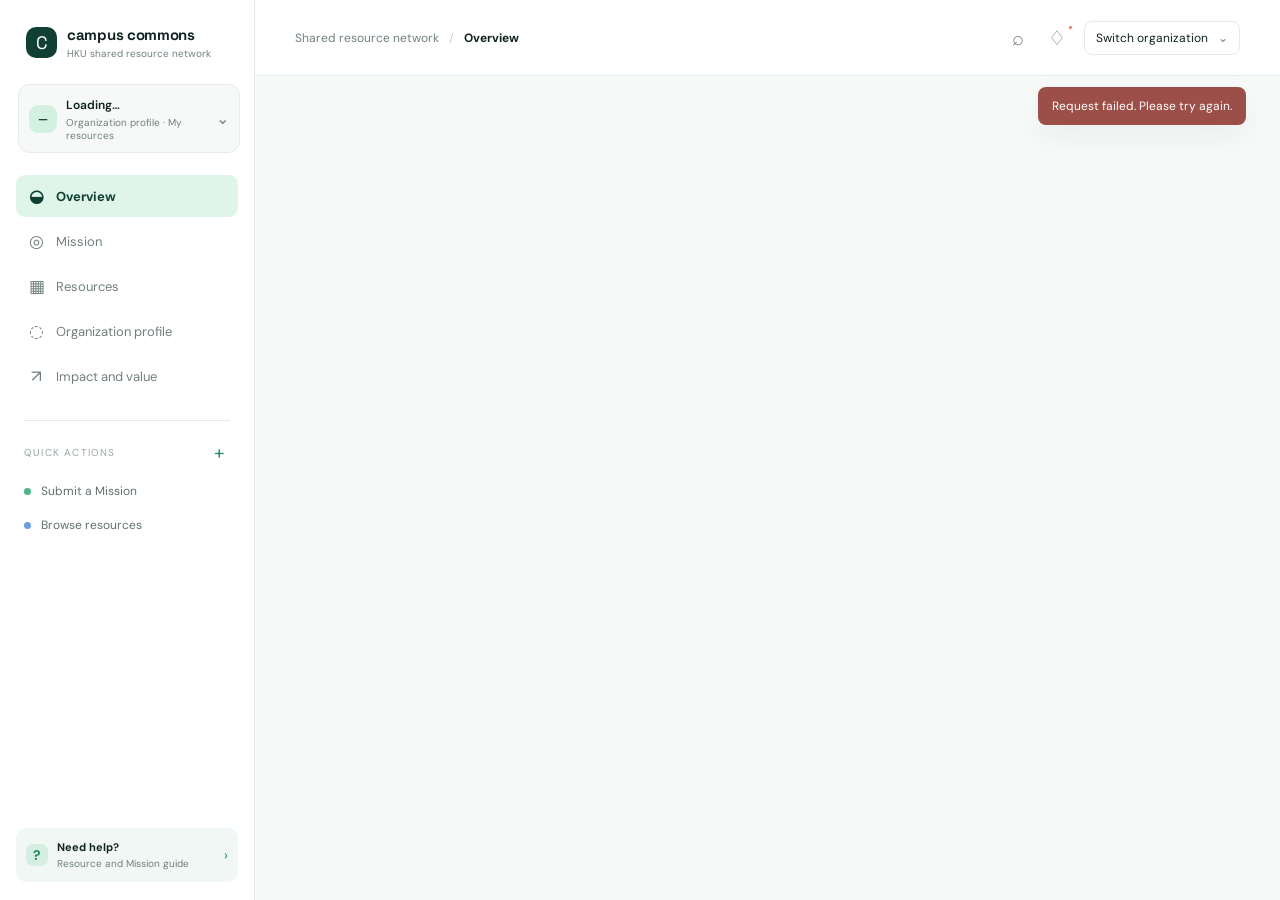
==== commit a7f54643: "Add impact metrics, richer allocation details and evidence upload fixes" ====
--- a/static/index.html
+++ b/static/index.html
@@ -5,7 +5,7 @@
   <meta name="viewport" content="width=device-width, initial-scale=1" />
   <meta name="description" content="Campus Commons shared resource network" />
   <title>Campus Commons · Shared resource network</title>
-  <link rel="stylesheet" href="/static/styles.css" />
+  <link rel="stylesheet" href="/static/styles.css?v=v3-update1" />
 </head>
 <body>
   <div class="app-shell">
@@ -21,6 +21,7 @@
         <button class="nav-item" data-view="missions" type="button"><span aria-hidden="true">◎</span>Mission</button>
         <button class="nav-item" data-view="resources" type="button"><span aria-hidden="true">▦</span>Resources</button>
         <button class="nav-item" data-view="profile" type="button"><span aria-hidden="true">◌</span>Organization profile</button>
+        <button class="nav-item" data-view="impact" type="button"><span aria-hidden="true">↗</span>Impact and value</button>
       </nav>
       <div class="sidebar-section">
         <div class="sidebar-label">Quick actions <button class="plus" id="open-resource" type="button" aria-label="Publish a new resource">+</button></div>
@@ -45,9 +46,10 @@
       <section id="view-missions" class="view" aria-label="Mission"></section>
       <section id="view-resources" class="view" aria-label="Resources"></section>
       <section id="view-profile" class="view" aria-label="Organization profile"></section>
+      <section id="view-impact" class="view" aria-label="Impact and value"></section>
     </main>
   </div>
   <div class="modal-backdrop" id="modal-backdrop" aria-hidden="true"><div class="modal" id="modal" role="dialog" aria-modal="true"></div></div>
-  <script src="/static/app.js?v=20261003en1"></script>
+  <script src="/static/app.js?v=v3-update1"></script>
 </body>
 </html>
--- a/static/styles.css
+++ b/static/styles.css
@@ -7,3 +7,10 @@
 @media(max-width:760px){.contribution-grid{grid-template-columns:1fr 1fr}.sort-label{align-items:flex-start;flex-direction:column}.profile-page-stats{grid-template-columns:1fr 1fr}.mission-detail-meta{flex-direction:column;align-items:flex-start}}
 .field-help{display:block;margin:4px 0 7px;color:var(--muted);font-size:11px;line-height:1.5}
 .dispute-list{display:grid;gap:9px;margin-top:16px}.dispute-item{display:flex;justify-content:space-between;gap:14px;align-items:flex-start;padding:12px 13px;border:1px solid var(--line);border-radius:10px;background:#fff}.dispute-item strong{font-size:13px}.dispute-item p{margin:5px 0;color:var(--ink);font-size:12px;line-height:1.5}.dispute-item small{color:var(--muted);font-size:11px}.dispute-item .mission-status{margin-left:6px}.dispute-item .compact{white-space:nowrap;padding:8px 11px}
+/* Allocation and type selection */
+.check-row{display:flex;flex-wrap:wrap;gap:9px}.check-row label{display:flex;align-items:center;gap:6px;padding:8px 10px;border:1px solid var(--line);border-radius:8px;background:#fbfdfc;font-weight:500}.check-row input{accent-color:var(--green)}
+.allocation-panel{margin-top:18px;padding-top:15px;border-top:1px solid var(--line)}.allocation-list{display:grid;gap:8px}.allocation-item{display:grid;grid-template-columns:1.1fr 1fr 1.35fr auto;gap:9px;align-items:center;padding:10px 11px;border:1px solid #dfece4;border-radius:9px;background:#f7fcf8;font-size:10px;color:#55706a}.allocation-item strong{font-size:11px;color:var(--deep)}.allocation-item .tag{justify-self:end}
+@media(max-width:760px){.allocation-item{grid-template-columns:1fr 1fr}.allocation-item .tag{justify-self:start}}
+
+/* Platform impact page */
+.impact-hero{display:grid;grid-template-columns:1fr 1fr;gap:14px;margin-bottom:18px}.impact-hero>div{padding:22px;border-radius:13px;background:linear-gradient(135deg,#123f34,#237d60);color:#fff;box-shadow:var(--shadow)}.impact-hero>div:nth-child(2){background:linear-gradient(135deg,#345f87,#5790d8)}.impact-label{display:block;font-size:11px;opacity:.82}.impact-hero strong{display:block;margin:12px 0 7px;font-family:'Space Grotesk';font-size:32px;letter-spacing:-1px}.impact-hero small{display:block;max-width:390px;line-height:1.5;opacity:.82;font-size:10px}.impact-stats{grid-template-columns:repeat(4,1fr)}.impact-stats .stat-value small{font-size:14px;color:var(--muted);margin-left:3px}.impact-grid{margin-top:18px}.impact-panel{padding-bottom:14px}.impact-method{display:grid;gap:10px;padding:4px 19px 8px}.impact-method>div{display:grid;grid-template-columns:150px 1fr;gap:12px;padding:11px 12px;border-radius:8px;background:#f5faf7}.impact-method strong{font-size:11px;color:var(--deep)}.impact-method span{font-size:11px;color:var(--muted);line-height:1.45}.impact-list{margin:4px 25px 8px;padding-left:17px;color:#536861;font-size:11px;line-height:1.7}.impact-list li{padding:4px 0}.impact-note{margin-top:14px;padding:12px 14px;border-left:3px solid #5bb688;border-radius:0 8px 8px 0;background:#f3faf6;color:var(--muted);font-size:10px;line-height:1.55}@media(max-width:760px){.impact-hero,.impact-grid{grid-template-columns:1fr}.impact-stats{grid-template-columns:1fr 1fr}.impact-method>div{grid-template-columns:1fr;gap:4px}}
